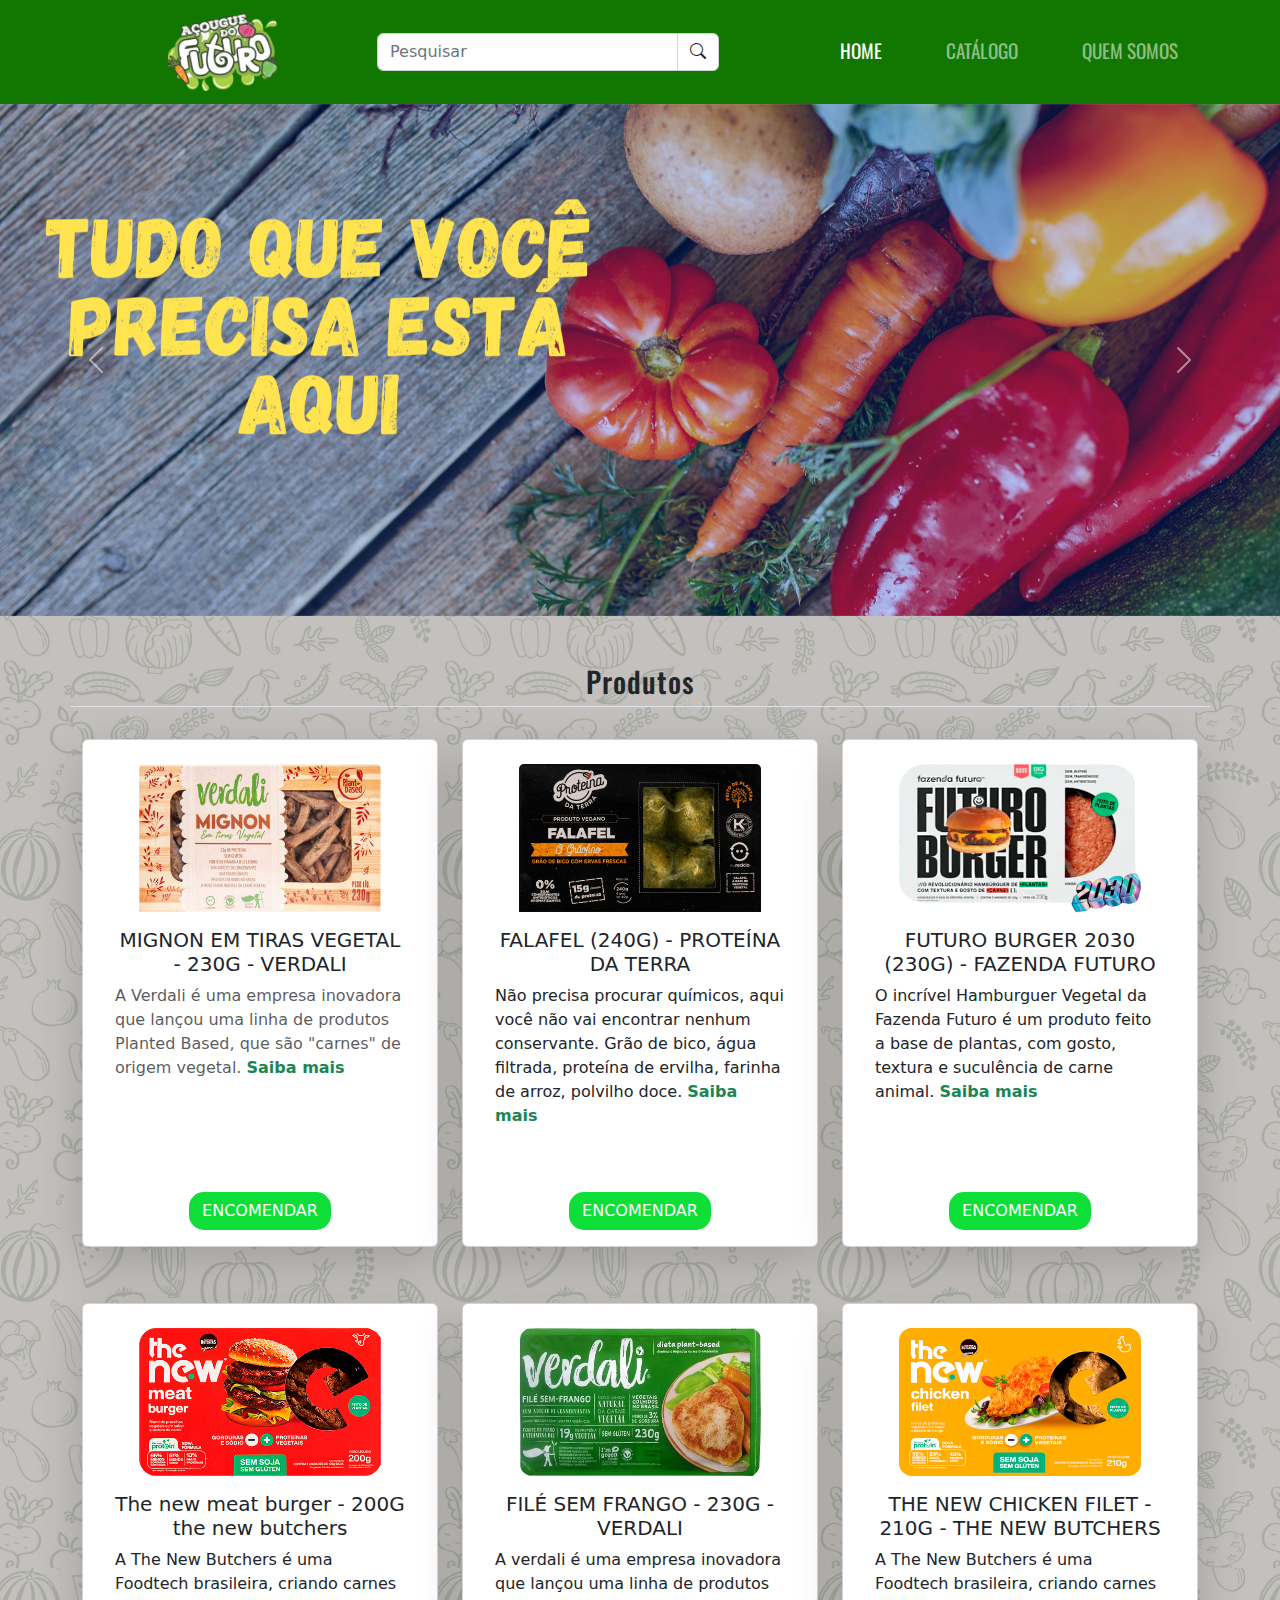
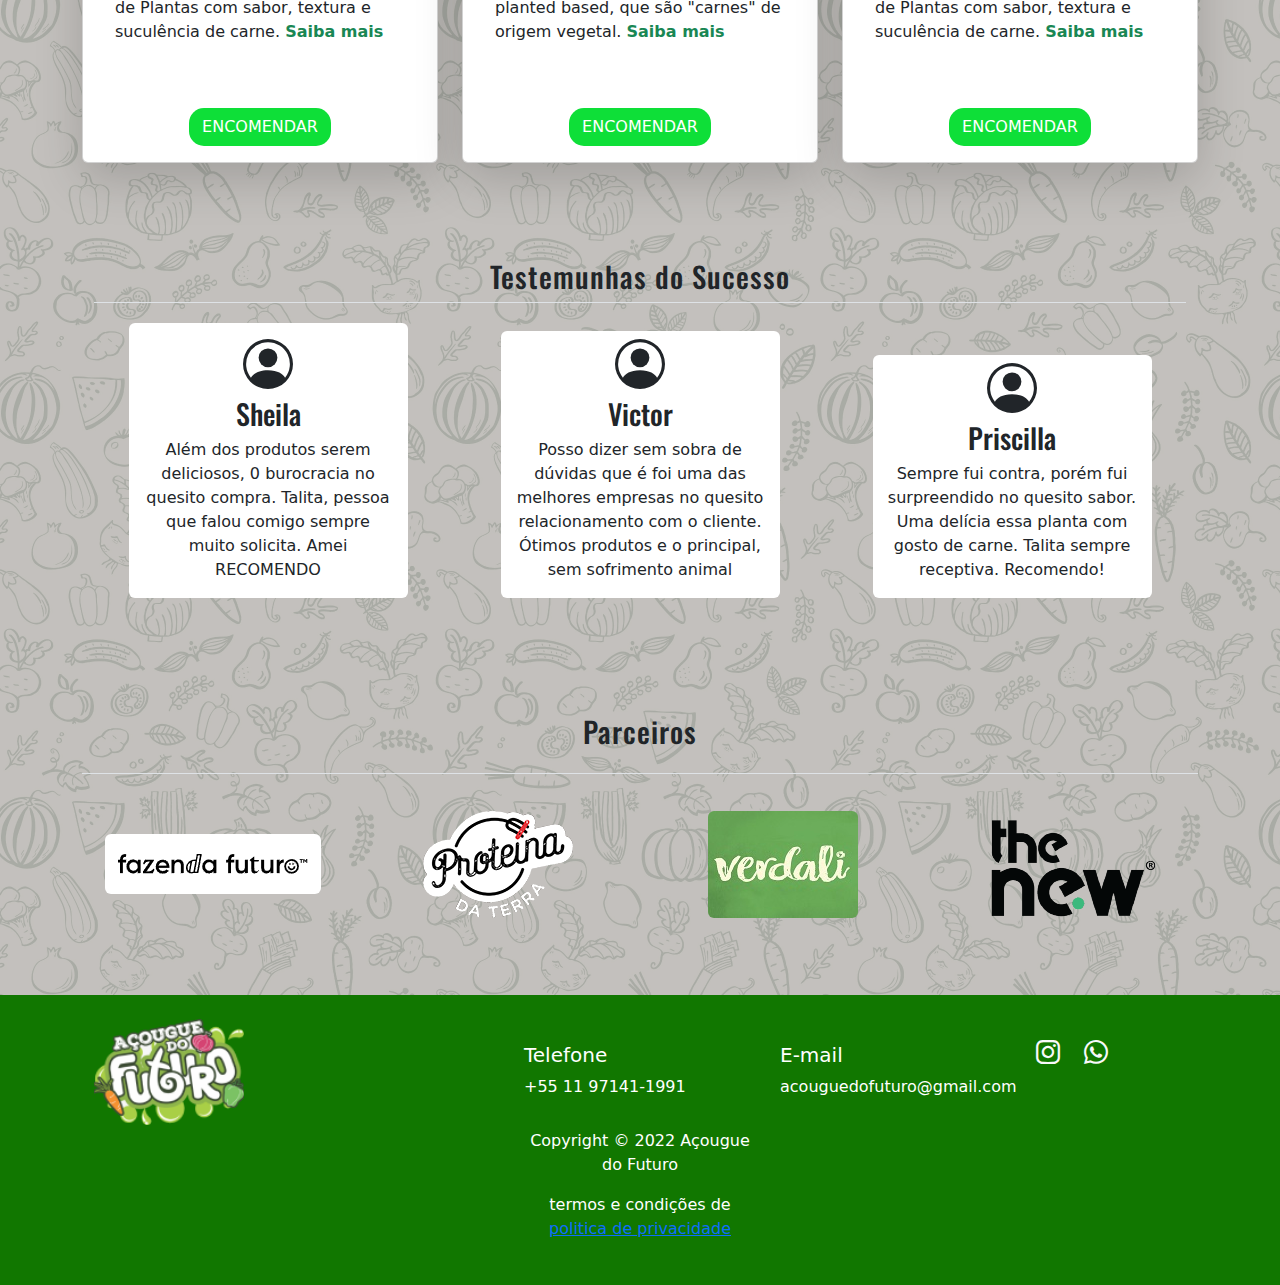
==== acougue-do-futuro/index.html @ 7fc5e76d "Add files via upload" ====
<!DOCTYPE html>
<html lang="pt-br">
<head>
    <meta charset="UTF-8">
    <meta http-equiv="X-UA-Compatible" content="IE=edge">
    <meta name="viewport" content="width=device-width, initial-scale=1.0">
    <!-- keywords -->
    <meta name="keywords" content="acougue do futuro, vegano, vegetariano">
    <!-- description -->
    <meta name="description" content="No açougue do Futuro você encontra uma infinita variedade de carnes vegetais para seu dia dia.">
    <!-- CSS Bootstrap -->
    <link rel="stylesheet" href="css/bootstrap.css">
    <!-- CSS próprio -->
    <link rel="stylesheet" href="style.css">
        <!-- icones bootstrap -->
        <link rel="stylesheet" href="https://cdn.jsdelivr.net/npm/bootstrap-icons@1.8.3/font/bootstrap-icons.css">
    <!-- favicon -->
     <link rel="shortcut icon" href="img/favicon.png" type="image/x-icon">
    
    <title>Açougue do Futuro</title>

</head>
<body>
    <header class="bg-principal">
        <nav class="navbar navbar-expand-lg ">
            <div class="container">
              <a class="navbar-brand col-3 d-flex  justify-content-center " href="index.html"><img class="img-logo" src="img/logo_acougue 1.png" alt="logo açougue do futuro"></a>
              <button class="navbar-toggler" type="button" data-bs-toggle="collapse" data-bs-target="#navbarTogglerDemo02" aria-controls="navbarTogglerDemo02" aria-expanded="false" aria-label="Toggle navigation">
                <span class="navbar-toggler-icon d-flex justify-content-end"></span>
              </button>
        
        
              <div class="collapse navbar-collapse" id="navbarTogglerDemo02">
                  <form class="d-flex col-lg-5 col-md-auto" role="search">
                      <div class="input-group">
                          <input class="form-control " type="search" placeholder="Pesquisar" aria-label="Search">
                          <button class="input-group-text bg-white" id="basic-addon1">
                            <i class="bi bi-search"></i>
                          </button>
                        </div>
                    </form>
                  <div class="container">
                      <ul class="navbar-nav navbar-dark  mb-2 mb-lg-0   justify-content-end  ">
                        <li class="nav-item me-5 ">
                          <a class="nav-link active fonte-nav" aria-current="page" href="index.html" title="pagina inicial">HOME</a>
                        </li>
                        <li class="nav-item me-5">
                          <a class="nav-link fonte-nav" href="catalogo.html" title="catálogo">CATÁLOGO</a>
                        </li>
                        <li class="nav-item">
                          <a class="nav-link fonte-nav" href="quem_somos.html" title="quem somos">QUEM SOMOS</a>
                        </li>
                      </ul>
                  </div>
                </div>
            </div>
          </nav>
    </header>
      <!-- FIM navbar -->
    <!-- Carousel -->
    <div id="carouselExampleControls" class="carousel slide" data-bs-ride="carousel">
        <div class="carousel-inner">
          <div class="carousel-item active">
            <!-- <img src="img/banner-1.png" class="d-block w-100" alt="..."> -->
            <picture>
              <source  class="d-block w-100" media="(min-width:650px)" srcset="img/banner-03.png">
              
              <img src="img/banner-03-mini.png"   class="d-block w-100" alt="banner tudo o que você precisa esta aqui" style="width:auto;">
            </picture>
            
            
          </div>
          <div class="carousel-item">
            <picture>
              <source  class="d-block w-100" media="(min-width:650px)" srcset="img/banner-2.png">
              
              <img src="img/banner-02-mini.png"   class="d-block w-100" alt="banner um mundo mais saudável" style="width:auto;">
            </picture>
          </div>
          <div class="carousel-item">
            <picture>
              <source  class="d-block w-100" media="(min-width:650px)" srcset="img/banner-1.png">
              
              <img src="img/banner-01-mini.png"   class="d-block w-100" alt="banner alimentalção saudável" style="width:auto;">
            </picture>
          </div>
        </div>
        <button class="carousel-control-prev" type="button" data-bs-target="#carouselExampleControls" data-bs-slide="prev">
          <span class="carousel-control-prev-icon" aria-hidden="true"></span>
          <span class="visually-hidden">Previous</span>
        </button>
        <button class="carousel-control-next" type="button" data-bs-target="#carouselExampleControls" data-bs-slide="next">
          <span class="carousel-control-next-icon" aria-hidden="true"></span>
          <span class="visually-hidden">Next</span>
        </button>
      </div>
      <!-- FIM carousel -->
     <!-- Cards Produtos -->
     <section class="container">
      <div class="row">
        
        <div class="text-center border-bottom mb-4">
          <h3 class="my-2 mt-5 fonte">Produtos</h3>
        </div>

        <div class="col-md-4 mt-2 mb-5">
          <div class="card align-items-center h-100 p-3 shadow-lg p-3 mb-5 bg-body rounded">
            <img class="card-img-top w-75 mt-2" src="produtos_img/verdali_cortada/mignon.png" alt="MIGNON EM TIRAS VEGETAL - 230G - VERDALI">
            <div class="card-body text-center text-muted">
              <h5 class="card-title text-dark">MIGNON EM TIRAS VEGETAL - 230G - VERDALI</h5>
              <p class="card-text text-start">A Verdali é uma empresa inovadora que lançou uma linha de produtos Planted Based, que são "carnes" de origem vegetal. <a href="produtos_uni/mignon_verdali.html" title="mignon em tiras verdali" class="text-success text-decoration-none fw-bold">Saiba mais</a></p>
            </div>  
            
            <div>
              <a href="https://api.whatsapp.com/send?phone=5511971411991&text=Ol%C3%A1%2C%20Tudo%20bem%3F%20%20Gostaria%20de%20ver%20a%20tabela%20de%20pre%C3%A7os" class="btn  colorBottom">Encomendar</a>
            </div>
            
          </div>
        </div>

        <div class="col-md-4 mt-2 mb-5">
          <div class="card align-items-center h-100 p-3 shadow-lg p-3 mb-5 bg-body rounded">
            <img class="card-img-top w-75 mt-2" src="produtos_img/proteina_cortada/falafel.png" alt="FALAFEL (240G) - PROTEÍNA DA TERRA">
            <div class="card-body text-center">
              <h5 class="card-title text-dark">FALAFEL (240G) - PROTEÍNA DA TERRA</h5>
              <p class="card-text text-start">Não precisa procurar químicos, aqui você não vai encontrar nenhum conservante. Grão de bico, água filtrada, proteína de ervilha, farinha de arroz, polvilho doce. <a href="produtos_uni/proteina_falafel.html" title="falafel proteína da terra" class="text-success text-decoration-none fw-bold">Saiba mais</a></p>
            </div>

            <div>
              <a href="https://api.whatsapp.com/send?phone=5511971411991&text=Ol%C3%A1%2C%20Tudo%20bem%3F%20%20Gostaria%20de%20ver%20a%20tabela%20de%20pre%C3%A7os" class="btn  colorBottom">Encomendar</a>
            </div>

          </div>
        </div>

        <div class="col-md-4 mt-2 mb-5">
          <div class="card align-items-center h-100 p-3 shadow-lg p-3 mb-5 bg-body rounded">
            <img class="card-img-top w-75 mt-2" src="produtos_img/fazenda_cortada/futuro_burguer.png" alt="FUTURO BURGER 2030 (230G) - FAZENDA FUTURO">
            <div class="card-body text-center">
              <h5 class="card-title text-dark">FUTURO BURGER 2030 (230G) - FAZENDA FUTURO</h5>
              <p class="card-text text-start">O incrível Hamburguer Vegetal da Fazenda Futuro é um produto feito a base de plantas, com gosto, textura e suculência de carne animal. <a href="produtos_uni/burger_2030.html" title="futuro burger fazenda do futuro" class="text-success text-decoration-none fw-bold">Saiba mais</a></p>
            </div>

            <div>
              <a href="https://api.whatsapp.com/send?phone=5511971411991&text=Ol%C3%A1%2C%20Tudo%20bem%3F%20%20Gostaria%20de%20ver%20a%20tabela%20de%20pre%C3%A7os" class="btn  colorBottom">Encomendar</a>
            </div>

          </div>
        </div>
    
        <div class="col-md-4 mt-2 mb-5">
          <div class="card align-items-center h-100 p-3 shadow-lg p-3 mb-5 bg-body rounded">
            <img class="card-img-top w-75 mt-2" src="produtos_img/the_new_cortada/the_new_meat.png" alt="The new meat burger - 200G the new butchers">
            <div class="card-body text-center">
              <h5 class="card-title text-dark">The new meat burger - 200G the new butchers</h5>
              <p class="card-text text-start">A The New Butchers é uma Foodtech brasileira, criando carnes de Plantas com sabor, textura e suculência de carne. <a href="produtos_uni/the_new_meat.html" title="The new meat burger - 200G the new butchers " class="text-success text-decoration-none text-success fw-bold">Saiba mais</a></p>
            </div>

            <div>
              <a href="https://api.whatsapp.com/send?phone=5511971411991&text=Ol%C3%A1%2C%20Tudo%20bem%3F%20%20Gostaria%20de%20ver%20a%20tabela%20de%20pre%C3%A7os" class="btn  colorBottom">Encomendar</a>
            </div>

          </div>
        </div>

        <div class="col-md-4 mt-2 mb-5">
          <div class="card align-items-center h-100 p-3 shadow-lg p-3 mb-5 bg-body rounded">
            <img class="card-img-top w-75 mt-2" src="produtos_img/verdali_cortada/file_sem_frango.png" alt="FILÉ SEM FRANGO - 230G - VERDALI">
            <div class="card-body text-center">
              <h5 class="card-title text-dark">FILÉ SEM FRANGO - 230G - VERDALI</h5>
              <p class="card-text text-start">A verdali é uma empresa inovadora que lançou uma linha de produtos planted based, que são "carnes" de origem vegetal. <a href="produtos_uni/file_frango_verdali.html" title="FILÉ SEM FRANGO - 230G - VERDALI" class="text-success text-decoration-none fw-bold">Saiba mais</a></p>
            </div>
            
            <div>
              <a href="https://api.whatsapp.com/send?phone=5511971411991&text=Ol%C3%A1%2C%20Tudo%20bem%3F%20%20Gostaria%20de%20ver%20a%20tabela%20de%20pre%C3%A7os" class="btn  colorBottom">Encomendar</a>
            </div>

          </div>
        </div>
  
        <div class="col-md-4 mt-2 mb-5">
          <div class="card align-items-center h-100 p-3 shadow-lg p-3 mb-5 bg-body rounded">
            <img class="card-img-top w-75 mt-2" src="produtos_img/the_new_cortada/the_new_chicken_filet.png" alt="THE NEW CHICKEN FILET - 210G - THE NEW BUTCHERS">
            <div class="card-body text-center">
              <h5 class="card-title text-dark">THE NEW CHICKEN FILET - 210G - THE NEW BUTCHERS</h5>
              <p class="card-text text-start"> A The New Butchers é uma Foodtech brasileira, criando carnes de Plantas com sabor, textura e suculência de carne. <a href="produtos_uni/chicken_the_new.html" title="THE NEW CHICKEN FILET - 210G - THE NEW BUTCHERS" class="text-success text-decoration-none fw-bold">Saiba mais</a></p>
            </div>

            <div>
              <a href="https://api.whatsapp.com/send?phone=5511971411991&text=Ol%C3%A1%2C%20Tudo%20bem%3F%20%20Gostaria%20de%20ver%20a%20tabela%20de%20pre%C3%A7os" class="btn  colorBottom">Encomendar</a>
            </div>

          </div>
        </div>

      </div>
    </section>
    <!-- FIM cards -->
      
      
     <!-- PARTE FELIPE -->
    <!-- Testemunhas -->
    <section class="container px-4 py-5 align-end" id="featured-3">
      <h3 class="pb-2 border-bottom text-center fonte">Testemunhas do Sucesso</h3>

      <div class="row g-4 py-1 row-cols-1 row-cols-lg-4 mt-3">
        <div class="feature col bg-white rounded-2 m-auto mb-3">
          <div class="text-center mt-3">
            <svg xmlns="http://www.w3.org/2000/svg" width="50" height="50" fill="currentColor" class="bi bi-person-circle" viewBox="0 0 16 16">
              <path d="M11 6a3 3 0 1 1-6 0 3 3 0 0 1 6 0z"/>
              <path fill-rule="evenodd" d="M0 8a8 8 0 1 1 16 0A8 8 0 0 1 0 8zm8-7a7 7 0 0 0-5.468 11.37C3.242 11.226 4.805 10 8 10s4.757 1.225 5.468 2.37A7 7 0 0 0 8 1z"/>
            </svg>
          </div>
            <h3 class="text-center mt-2 fonte-comentario">Sheila</h3>
            <p class="text-center ">Além dos produtos serem deliciosos, 0 burocracia no quesito compra. 
              Talita, pessoa que falou comigo sempre muito solicita. Amei RECOMENDO</p>
        </div>

        <div class="feature col bg-white rounded-2 m-auto mb-3">
          <div class="text-center mt-2 ">
            <svg xmlns="http://www.w3.org/2000/svg" width="50" height="50" fill="currentColor" class="bi bi-person-circle" viewBox="0 0 16 16">
              <path d="M11 6a3 3 0 1 1-6 0 3 3 0 0 1 6 0z"/>
              <path fill-rule="evenodd" d="M0 8a8 8 0 1 1 16 0A8 8 0 0 1 0 8zm8-7a7 7 0 0 0-5.468 11.37C3.242 11.226 4.805 10 8 10s4.757 1.225 5.468 2.37A7 7 0 0 0 8 1z"/>
            </svg>
          </div>
            <h3 class="text-center mt-2 fonte-comentario">Victor</h3>
            <p class="text-center ">Posso dizer sem sobra de dúvidas que é foi uma das melhores empresas no quesito relacionamento com o cliente. Ótimos produtos e o principal, sem sofrimento animal</p>
        </div>

        <div class="feature col bg-white rounded-2 m-auto mb-3">
          <div class="text-center mt-2">
            <svg xmlns="http://www.w3.org/2000/svg" width="50" height="50" fill="currentColor" class="bi bi-person-circle" viewBox="0 0 16 16">
              <path d="M11 6a3 3 0 1 1-6 0 3 3 0 0 1 6 0z"/>
              <path fill-rule="evenodd" d="M0 8a8 8 0 1 1 16 0A8 8 0 0 1 0 8zm8-7a7 7 0 0 0-5.468 11.37C3.242 11.226 4.805 10 8 10s4.757 1.225 5.468 2.37A7 7 0 0 0 8 1z"/>
            </svg>
          </div>
            <h3 class="text-center mt-2 fonte-comentario">Priscilla</h3>
            <p class="text-center">Sempre fui contra, porém fui surpreendido no quesito sabor. Uma delícia essa planta com gosto de carne. Talita sempre receptiva. Recomendo!</p>
        </div>
      </div>
    </section>

          <!-- PARCEIROS -->
    <section class="container marketing text-center my-5">
      <h2 class="pb-4 border-bottom text-center fonte ">Parceiros</h2>
        <!-- Three columns of text below the carousel -->
        <div class="row">
          <div class="col-lg-3 m-auto py-3">
            <img src="img-parceiros/logo-fazenda-do-futuro.png" class="rounded" alt="logo fazenda do futuro">
          </div>
    
          <div class="col-lg-3 m-auto py-3">
            <img src="img-parceiros/logo-proteina-da-terra.png" alt="logo empresa proteina da terra">
          </div>
    
          <div class="col-lg-3 m-auto py-3">
            <img src="img-parceiros/logo-verdalli.jpg" class="rounded" alt="logo da empresa verdalli">         
          </div>
             
          <div class="col-lg-3 m-auto py-3">
            <img src="img-parceiros/logo-the-new.png" class="rounded" alt="logo da empresa the new">        
          </div>
        </div><!-- /.row -->
    </section>
      <!-- Footer -->
      <div class="container-fluid bg-principal">
        <footer class="row row-cols-1 row-cols-sm-2 row-cols-md-5 py-4 ">
          <div class="col ">
            <a href="/" class="d-flex align-items-center justify-content-lg-end   link-dark text-decoration-none ">
              <img  class=" img-footer" src="img/logo_acougue 1.png" alt="">
            </a>
          </div>
      
          <div class="col mb-3">
      
          </div>
      
          <div class="col mb-3 mt-4">
            <h5 class="text-white ">Telefone</h5>
            <ul class="nav flex-column">
              <li class="nav-item mb-2"><a href="tel:+5511971411991" class="nav-link p-0 text-white">+55 11 97141-1991</a></li>
              
            </ul>
          </div>
      
          <div class="col mb-3 mt-4">
            <h5 class="text-white ">E-mail</h5>
            <ul class="nav flex-column">
              <li class="nav-item mb-2"><a href="mailto:Acouguedofuturo@gmail.com" class="nav-link p-0 text-white ">acouguedofuturo@gmail.com</a></li>
              
            </ul>
          </div>
      
          <div class="col mb-3 mt-3">
            
            <ul class="nav d-flex">
              <li class="nav-item mb-2 me-4"><a href="https://www.instagram.com/acouguedofuturo/" target="_blank" class="nav-link p-0 text-muted"><i class="bi bi-instagram fs-4 text-light"></i></a></li>
              <li class="nav-item mb-2"><a href="https://api.whatsapp.com/send?phone=5511971411991&text=Ol%C3%A1%2C%20Tudo%20bem%3F%20%20Gostaria%20de%20ver%20a%20tabela%20de%20pre%C3%A7os" class="nav-link p-0 text-muted"><i class="bi bi-whatsapp fs-4 text-light"></i></a></li>
            </ul>
          </div>
          <div class="container justify-content-center py-1">
            <p class="text-white text-center">Copyright &copy; 2022 Açougue do Futuro</p>
            <p class="text-white text-center">termos e condições de 
              <a href="politica.html">
                politica de privacidade</p>
              </a>
          </div>
        </footer>
      </div>
      <!-- Javascript Bootstrap -->
      <script src="js/bootstrap.bundle.js"></script>
    
</body>
</html>
---- acougue-do-futuro/style.css ----
@import url('https://fonts.googleapis.com/css2?family=Oswald:wght@400;500&display=swap');
body{
    background-image: url(img/background.png);
    
}
.fundo-politica{
	background-color: white;
}
.fonte{
	font-family: 'Oswald', sans-serif;
	font-size: 1.8em;
	letter-spacing: 1px;
}
.fonte-nav{
	font-family: 'Oswald', sans-serif;
	font-size: 1.2rem;
}
.fonte-comentario{
	font-family: 'Oswald', sans-serif;
}

.bg-principal{
    background-color: #117700;
}
.img-logo{
    width: 110px;
}
.img-footer{
    width: 150px;
}


.colorBottom {
    background: #0edf38;
    text-transform: uppercase;
    border-radius: 15px;
	color: white;
}
.colorBottom:hover {
	background: #0db22e;
	color: white;
    
}
.produto-avulso{
    max-width: 80%;
    

}
.lista-ingredientes{
	list-style: none;
	padding: 0;
}
.logo-qs{
	width: 80%;
}
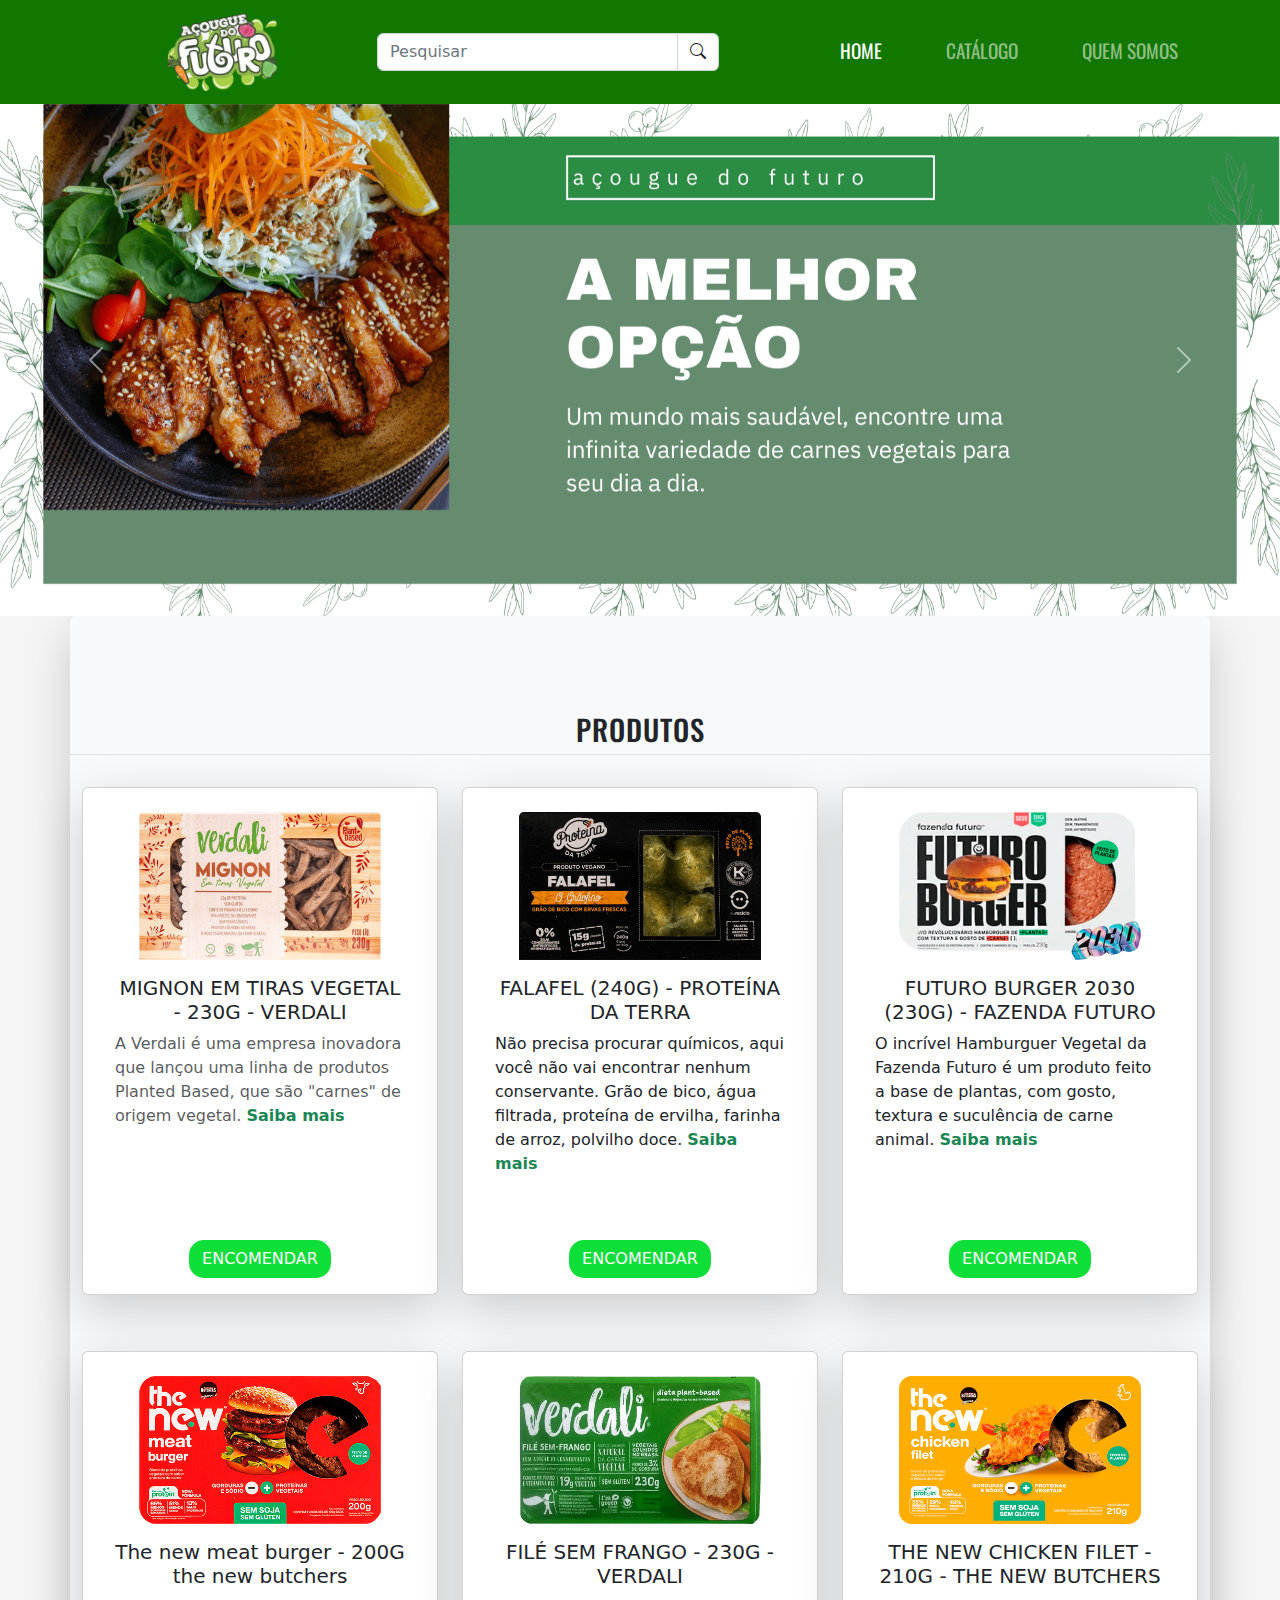
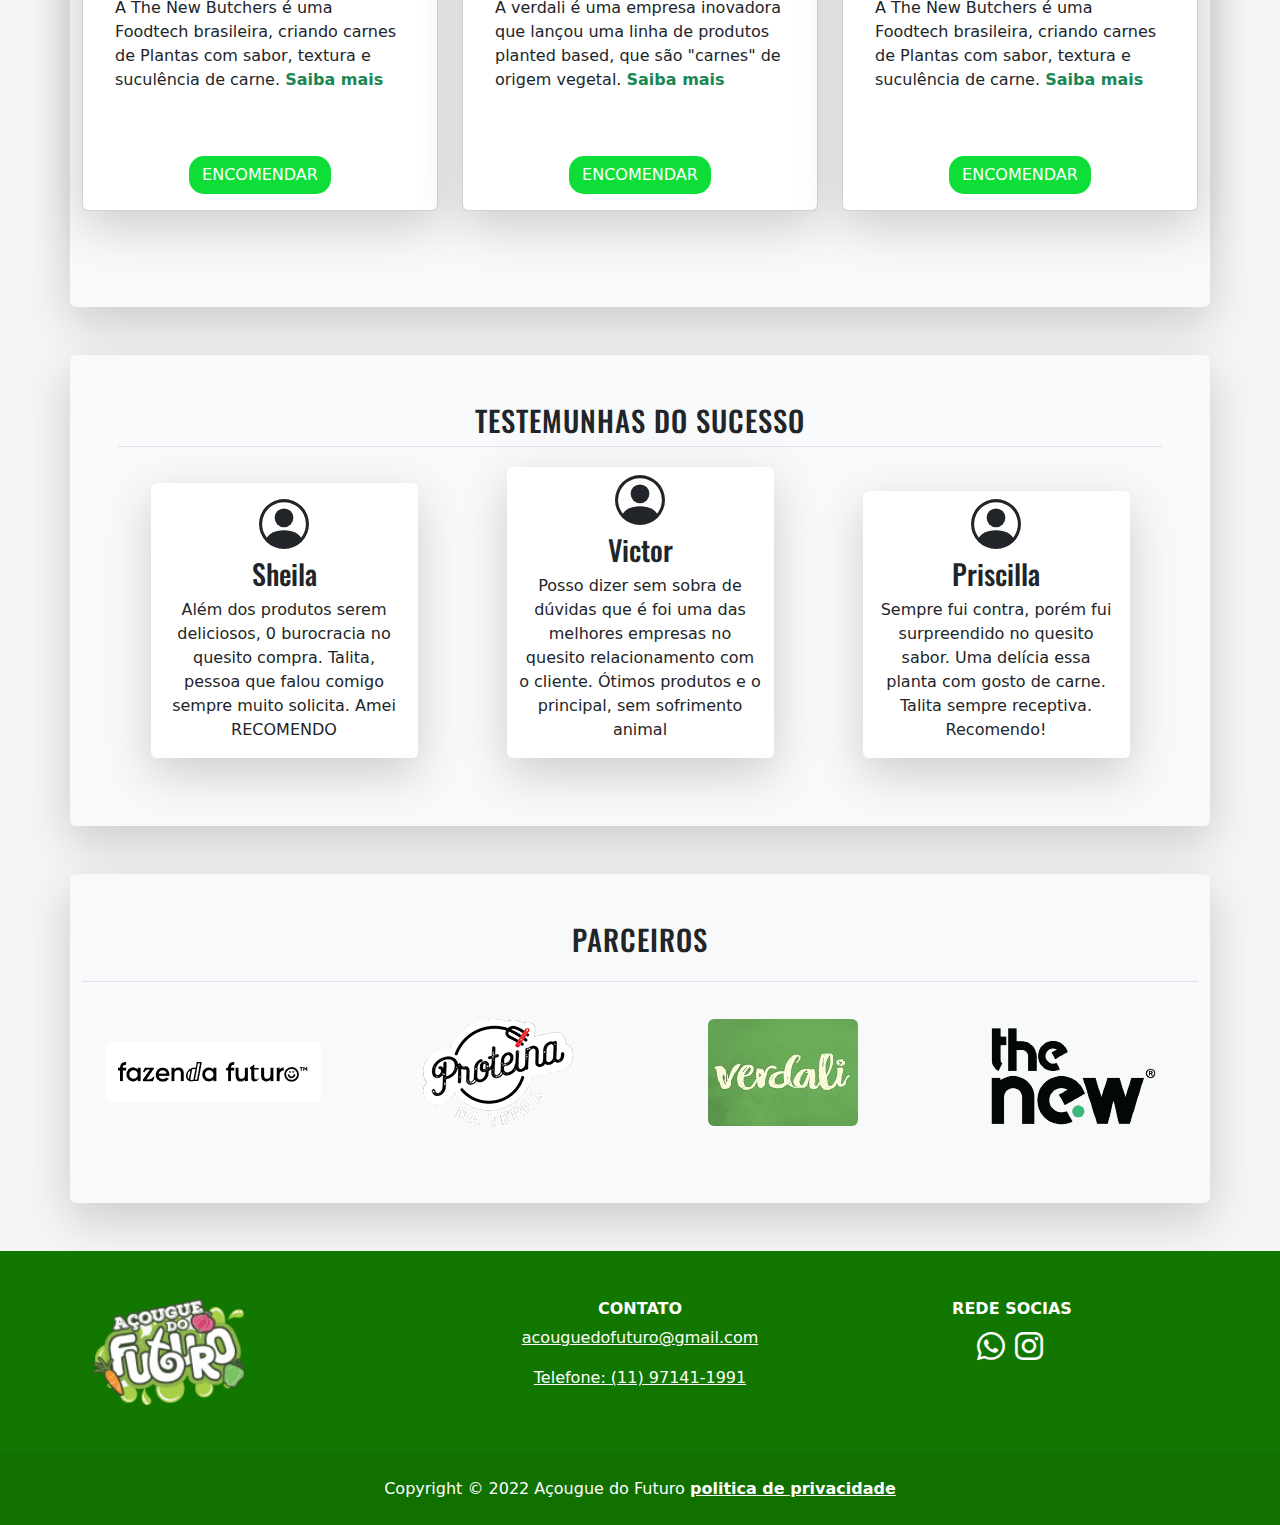
==== commit 6602b275: "Add files via upload" ====
--- a/acougue-do-futuro/index.html
+++ b/acougue-do-futuro/index.html
@@ -58,30 +58,31 @@
     </header>
       <!-- FIM navbar -->
     <!-- Carousel -->
-    <div id="carouselExampleControls" class="carousel slide" data-bs-ride="carousel">
+    <main id="carouselExampleControls" class="carousel slide bg-light" data-bs-ride="carousel">
         <div class="carousel-inner">
           <div class="carousel-item active">
-            <!-- <img src="img/banner-1.png" class="d-block w-100" alt="..."> -->
+           
             <picture>
-              <source  class="d-block w-100" media="(min-width:650px)" srcset="img/banner-03.png">
+              <source  class="d-block w-100" media="(min-width:650px)" srcset="img/banner_01.png">
               
-              <img src="img/banner-03-mini.png"   class="d-block w-100" alt="banner tudo o que você precisa esta aqui" style="width:auto;">
+              <img src="img/banner_01_min.png"   class="d-block w-100" alt="banner tudo o que você precisa esta aqui" style="width:auto;">
             </picture>
             
             
           </div>
           <div class="carousel-item">
             <picture>
-              <source  class="d-block w-100" media="(min-width:650px)" srcset="img/banner-2.png">
+              <source  class="d-block w-100" media="(min-width:650px)" srcset="img/banner_02.png">
               
-              <img src="img/banner-02-mini.png"   class="d-block w-100" alt="banner um mundo mais saudável" style="width:auto;">
+              <img src="img/banner_02_min.png"   class="d-block w-100" alt="banner um mundo mais saudável" style="width:auto;">
             </picture>
           </div>
+
           <div class="carousel-item">
             <picture>
-              <source  class="d-block w-100" media="(min-width:650px)" srcset="img/banner-1.png">
+              <source  class="d-block w-100" media="(min-width:650px)" srcset="img/banner_03.png">
               
-              <img src="img/banner-01-mini.png"   class="d-block w-100" alt="banner alimentalção saudável" style="width:auto;">
+              <img src="img/banner_03_min.png"   class="d-block w-100" alt="banner alimentalção saudável" style="width:auto;">
             </picture>
           </div>
         </div>
@@ -93,14 +94,14 @@
           <span class="carousel-control-next-icon" aria-hidden="true"></span>
           <span class="visually-hidden">Next</span>
         </button>
-      </div>
+      </main>
       <!-- FIM carousel -->
      <!-- Cards Produtos -->
-     <section class="container">
+     <section class="container bg-light py-5 rounded shadow-lg">
       <div class="row">
         
         <div class="text-center border-bottom mb-4">
-          <h3 class="my-2 mt-5 fonte">Produtos</h3>
+          <h3 class="my-2 mt-5 fonte text-uppercase">Produtos</h3>
         </div>
 
         <div class="col-md-4 mt-2 mb-5">
@@ -200,11 +201,11 @@
       
      <!-- PARTE FELIPE -->
     <!-- Testemunhas -->
-    <section class="container px-4 py-5 align-end" id="featured-3">
-      <h3 class="pb-2 border-bottom text-center fonte">Testemunhas do Sucesso</h3>
-
-      <div class="row g-4 py-1 row-cols-1 row-cols-lg-4 mt-3">
-        <div class="feature col bg-white rounded-2 m-auto mb-3">
+    <section class="container px-5 py-5 align-end bg-light rounded my-5 shadow-lg" id="featured-3">
+      <h3 class="pb-2 border-bottom text-center fonte text-uppercase">Testemunhas do Sucesso</h3>
+
+      <div class="row g-4 py-1 row-cols-1 row-cols-lg-4 mt-3 ">
+        <div class="feature col bg-white rounded-2 m-auto mb-3 shadow-lg">
           <div class="text-center mt-3">
             <svg xmlns="http://www.w3.org/2000/svg" width="50" height="50" fill="currentColor" class="bi bi-person-circle" viewBox="0 0 16 16">
               <path d="M11 6a3 3 0 1 1-6 0 3 3 0 0 1 6 0z"/>
@@ -216,7 +217,7 @@
               Talita, pessoa que falou comigo sempre muito solicita. Amei RECOMENDO</p>
         </div>
 
-        <div class="feature col bg-white rounded-2 m-auto mb-3">
+        <div class="feature col bg-white rounded-2 m-auto mb-3 shadow-lg">
           <div class="text-center mt-2 ">
             <svg xmlns="http://www.w3.org/2000/svg" width="50" height="50" fill="currentColor" class="bi bi-person-circle" viewBox="0 0 16 16">
               <path d="M11 6a3 3 0 1 1-6 0 3 3 0 0 1 6 0z"/>
@@ -227,7 +228,7 @@
             <p class="text-center ">Posso dizer sem sobra de dúvidas que é foi uma das melhores empresas no quesito relacionamento com o cliente. Ótimos produtos e o principal, sem sofrimento animal</p>
         </div>
 
-        <div class="feature col bg-white rounded-2 m-auto mb-3">
+        <div class="feature col bg-white rounded-2 m-auto mb-3 shadow-lg">
           <div class="text-center mt-2">
             <svg xmlns="http://www.w3.org/2000/svg" width="50" height="50" fill="currentColor" class="bi bi-person-circle" viewBox="0 0 16 16">
               <path d="M11 6a3 3 0 1 1-6 0 3 3 0 0 1 6 0z"/>
@@ -241,8 +242,8 @@
     </section>
 
           <!-- PARCEIROS -->
-    <section class="container marketing text-center my-5">
-      <h2 class="pb-4 border-bottom text-center fonte ">Parceiros</h2>
+          <section class="container marketing text-center my-5 py-5 bg-light rounded shadow-lg">
+      <h2 class="pb-4 border-bottom text-center fonte text-uppercase">Parceiros</h2>
         <!-- Three columns of text below the carousel -->
         <div class="row">
           <div class="col-lg-3 m-auto py-3">
@@ -263,50 +264,67 @@
         </div><!-- /.row -->
     </section>
       <!-- Footer -->
-      <div class="container-fluid bg-principal">
-        <footer class="row row-cols-1 row-cols-sm-2 row-cols-md-5 py-4 ">
-          <div class="col ">
-            <a href="/" class="d-flex align-items-center justify-content-lg-end   link-dark text-decoration-none ">
-              <img  class=" img-footer" src="img/logo_acougue 1.png" alt="">
-            </a>
-          </div>
+        <footer class="text-center text-lg-start text-muted bg-principal">
+    
+          <section class="container text-white">
+            <div class="container pt-5">
+              <!-- Grid row -->
+              <div class="row">
+                <!-- Grid column -->
+                <div class="col-lg-4 col-md-4 col-sm-12 mb-sm-5">
+                  <!-- Content -->
+                    <a href="index.html">
+                      <img  class=" img-footer" src="img/logo_acougue 1.png" alt="">
+                    </a>
+                </div>
+                <!-- Grid column -->
+        
+                <!-- Grid column -->
+                <div class="col-md-2 col-lg-4 col-xl-4 text-center mb-3">
+                  <h6 class="text-uppercase fw-bold">
+                    Contato
+                  </h6>
+  
+                    <address>
+                      <a href="mailto:acouguedofuturo@gmail.com" class="text-reset">acouguedofuturo@gmail.com</a>
+                    </address>
+  
+                    <a href="tel:+5511971411991" class="text-reset">Telefone: (11) 97141-1991</a>
+                </div>
+                <!-- Grid column -->
+                
+                <!-- Grid column -->
+                <section class="col-md-2 col-lg-4 col-xl-4 text-center mb-3">
+                  <!-- Links -->
+                    <h6 class="text-uppercase fw-bold">
+                      Rede Socias
+                    </h6>
+  
+                    <div class="justify-content-center">
+  
+                      <a href="https://api.whatsapp.com/send?phone=5511971411991&text=Ol%C3%A1%2C%20Tudo%20bem%3F%20%20Gostaria%20de%20ver%20a%20tabela%20de%20pre%C3%A7os"  target="_blank"><i class="bi bi-whatsapp fs-3 text-white" ></i></a>
+  
+                      <a href="https://www.instagram.com/acouguedofuturo/"  target="_blank" class="text-white mx-1"><i class="bi bi-instagram fs-3"></i></a>
+  
+                    </div>
+                
+                </section>
+                <!-- Grid column -->
+              </div>
+              <!-- Grid row -->
+            </div>
+          </section>
+          <!-- Section: Links  -->
+        
+          <!-- Copyright -->
+          
+          <div class="text-center text-white p-4 c_politica">
+            Copyright © 2022 Açougue do Futuro
+            <a class="text-reset fw-bold" href="politica.html">politica de privacidade</a>
+          </div>
+          <!-- Copyright -->
+        </footer>
       
-          <div class="col mb-3">
-      
-          </div>
-      
-          <div class="col mb-3 mt-4">
-            <h5 class="text-white ">Telefone</h5>
-            <ul class="nav flex-column">
-              <li class="nav-item mb-2"><a href="tel:+5511971411991" class="nav-link p-0 text-white">+55 11 97141-1991</a></li>
-              
-            </ul>
-          </div>
-      
-          <div class="col mb-3 mt-4">
-            <h5 class="text-white ">E-mail</h5>
-            <ul class="nav flex-column">
-              <li class="nav-item mb-2"><a href="mailto:Acouguedofuturo@gmail.com" class="nav-link p-0 text-white ">acouguedofuturo@gmail.com</a></li>
-              
-            </ul>
-          </div>
-      
-          <div class="col mb-3 mt-3">
-            
-            <ul class="nav d-flex">
-              <li class="nav-item mb-2 me-4"><a href="https://www.instagram.com/acouguedofuturo/" target="_blank" class="nav-link p-0 text-muted"><i class="bi bi-instagram fs-4 text-light"></i></a></li>
-              <li class="nav-item mb-2"><a href="https://api.whatsapp.com/send?phone=5511971411991&text=Ol%C3%A1%2C%20Tudo%20bem%3F%20%20Gostaria%20de%20ver%20a%20tabela%20de%20pre%C3%A7os" class="nav-link p-0 text-muted"><i class="bi bi-whatsapp fs-4 text-light"></i></a></li>
-            </ul>
-          </div>
-          <div class="container justify-content-center py-1">
-            <p class="text-white text-center">Copyright &copy; 2022 Açougue do Futuro</p>
-            <p class="text-white text-center">termos e condições de 
-              <a href="politica.html">
-                politica de privacidade</p>
-              </a>
-          </div>
-        </footer>
-      </div>
       <!-- Javascript Bootstrap -->
       <script src="js/bootstrap.bundle.js"></script>
     
--- a/acougue-do-futuro/style.css
+++ b/acougue-do-futuro/style.css
@@ -1,6 +1,7 @@
 @import url('https://fonts.googleapis.com/css2?family=Oswald:wght@400;500&display=swap');
 body{
-    background-image: url(img/background.png);
+    /* background-image: url(img/background.png); */
+	background-color: #f5f5f5;
     
 }
 .fundo-politica{
@@ -53,5 +54,8 @@
 .logo-qs{
 	width: 80%;
 }
+.c_politica {
+	background-color: rgba(0, 0, 0, 0.05);
+}
 
 
